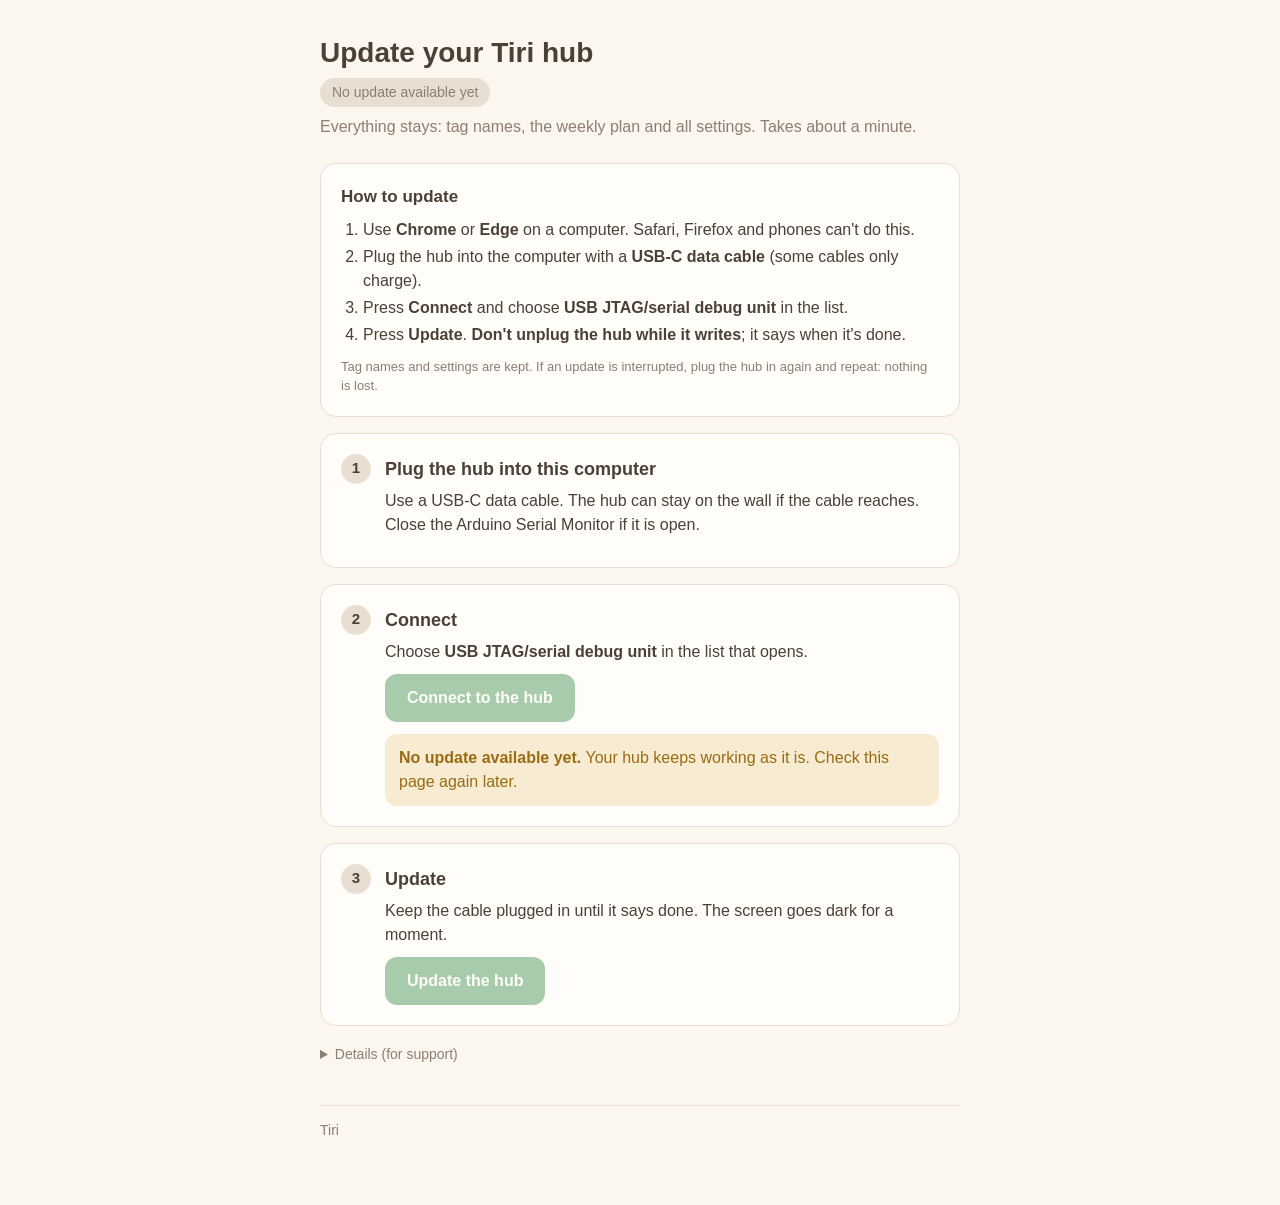
==== index.html @ 8dcd3647 "Update page (no release yet) The hub update page: how-to for parents, version line, "No update avail" ====
<!doctype html>
<html lang="en">
<head>
<meta charset="utf-8">
<meta name="viewport" content="width=device-width, initial-scale=1">
<title>Tiri hub update</title>
<style>
  :root {
    --bg: #fbf6ee; --card: #fffdf9; --ink: #4a4036; --dim: #8a7f73; --line: #e8dfd2;
    --good: #3f8f4f; --goodbg: #e3f1e3; --care: #9a6b12; --carebg: #f7ecd2; --bad: #b4483c; --badbg: #f8e1dc;
    --btn: #3f8f4f; --btnink: #fffdf9;
  }
  @media (prefers-color-scheme: dark) {
    :root:not([data-theme="light"]) {
      --bg: #1f1b17; --card: #29241f; --ink: #efe6da; --dim: #a99c8d; --line: #3a332c;
      --goodbg: #22382a; --carebg: #3d3218; --badbg: #45241f; --btn: #5aa86a; --btnink: #1f1b17;
    }
  }
  * { box-sizing: border-box; }
  body { margin: 0; background: var(--bg); color: var(--ink);
         font: 16px/1.5 -apple-system, BlinkMacSystemFont, "Segoe UI", Roboto, sans-serif; padding: 32px 16px 64px; }
  main { max-width: 640px; margin: 0 auto; }
  h1 { font-size: 28px; margin: 0 0 4px; }
  .lead { color: var(--dim); margin: 0 0 24px; }
  .card { background: var(--card); border: 1px solid var(--line); border-radius: 16px; padding: 20px; margin: 16px 0; }
  .step { display: flex; gap: 14px; align-items: flex-start; }
  .num { flex: 0 0 30px; height: 30px; border-radius: 50%; background: var(--line); display: grid; place-items: center;
         font-weight: 700; font-size: 15px; }
  .step.done .num { background: var(--goodbg); color: var(--good); }
  .step h2 { font-size: 18px; margin: 2px 0 6px; }
  .step p { margin: 0 0 10px; }
  button { font: inherit; font-weight: 600; border: 0; border-radius: 12px; padding: 12px 22px; cursor: pointer;
           background: var(--btn); color: var(--btnink); }
  button:disabled { opacity: .45; cursor: default; }
  .note { border-radius: 12px; padding: 12px 14px; margin: 12px 0 0; }
  .good { background: var(--goodbg); color: var(--good); }
  .care { background: var(--carebg); color: var(--care); }
  .bad  { background: var(--badbg); color: var(--bad); }
  .hidden { display: none; }
  .bar { height: 12px; border-radius: 6px; background: var(--line); overflow: hidden; margin: 10px 0 4px; }
  .bar > div { height: 100%; width: 0; background: var(--btn); transition: width .2s; }
  .small { font-size: 13px; color: var(--dim); }
  table { border-collapse: collapse; margin: 6px 0 10px; }
  td { padding: 2px 14px 2px 0; }
  details { margin-top: 18px; }
  summary { cursor: pointer; color: var(--dim); font-size: 14px; }
  pre { font: 12px/1.4 ui-monospace, Menlo, monospace; background: var(--bg); border: 1px solid var(--line);
        border-radius: 10px; padding: 10px; max-height: 260px; overflow: auto; white-space: pre-wrap; }
  .latest { display: inline-block; font-size: 14px; font-weight: 600; padding: 4px 12px; border-radius: 999px;
            background: var(--line); color: var(--ink); margin: 0 0 8px; }
  .latest.none { color: var(--dim); font-weight: 500; }
  .howto h2 { font-size: 17px; margin: 0 0 8px; }
  .howto ol { margin: 0; padding-left: 22px; }
  .howto li { margin: 3px 0; }
  .howto .small { margin: 10px 0 0; }
  footer { max-width: 640px; margin: 40px auto 0; padding-top: 14px; border-top: 1px solid var(--line);
           color: var(--dim); font-size: 14px; }
</style>
</head>
<body>
<main>
  <h1>Update your Tiri hub</h1>
  <p class="latest none" id="latest">Checking for the latest version…</p>
  <p class="lead">Everything stays: tag names, the weekly plan and all settings. Takes about a minute.</p>

  <section class="card howto" aria-labelledby="howto-h">
    <h2 id="howto-h">How to update</h2>
    <ol>
      <li>Use <b>Chrome</b> or <b>Edge</b> on a computer. Safari, Firefox and phones can't do this.</li>
      <li>Plug the hub into the computer with a <b>USB-C data cable</b> (some cables only charge).</li>
      <li>Press <b>Connect</b> and choose <b>USB JTAG/serial debug unit</b> in the list.</li>
      <li>Press <b>Update</b>. <b>Don't unplug the hub while it writes</b>; it says when it's done.</li>
    </ol>
    <p class="small">Tag names and settings are kept. If an update is interrupted, plug the hub in again and repeat: nothing is lost.</p>
  </section>

  <div id="nobrowser" class="card bad hidden">
    This page needs <b>Chrome</b> or <b>Edge</b> on a computer (Mac, Windows, Linux).
    Safari, Firefox and phones can't talk to USB devices.
  </div>

  <div id="steps">
    <div class="card step" id="s1">
      <div class="num">1</div>
      <div>
        <h2>Plug the hub into this computer</h2>
        <p>Use a USB-C data cable. The hub can stay on the wall if the cable reaches.
           Close the Arduino Serial Monitor if it is open.</p>
      </div>
    </div>

    <div class="card step" id="s2">
      <div class="num">2</div>
      <div style="flex:1">
        <h2>Connect</h2>
        <p>Choose <b>USB JTAG/serial debug unit</b> in the list that opens.</p>
        <button id="connect">Connect to the hub</button>
        <div id="verinfo" class="hidden">
          <table>
            <tr><td>On the hub now</td><td id="vnow">…</td></tr>
            <tr><td>On this page</td><td id="vnew">…</td></tr>
          </table>
        </div>
        <div id="cnote" class="note hidden"></div>
      </div>
    </div>

    <div class="card step" id="s3">
      <div class="num">3</div>
      <div style="flex:1">
        <h2>Update</h2>
        <p>Keep the cable plugged in until it says done. The screen goes dark for a moment.</p>
        <button id="update" disabled>Update the hub</button>
        <div id="prog" class="hidden">
          <div class="bar"><div id="barfill"></div></div>
          <div class="small" id="progtext">Starting…</div>
        </div>
        <div id="unote" class="note hidden"></div>
      </div>
    </div>
  </div>

  <details>
    <summary>Details (for support)</summary>
    <pre id="log"></pre>
  </details>
</main>
<footer>Tiri</footer>

<script type="module">
import { ESPLoader, Transport } from "./vendor/esptool-js-0.6.1/bundle.js";
import { readLatest, loadRelease, readHubVersion, flashHub } from "./flash.js";

const $ = (id) => document.getElementById(id);
const logEl = $("log");
const log = (t) => { logEl.textContent += t.replace(/\r/g, "") + (t.endsWith("\n") ? "" : "\n"); logEl.scrollTop = 1e9; };
const note = (el, cls, html) => { el.className = "note " + cls; el.innerHTML = html; };
const ESPRESSIF_VID = 0x303a;

let release = null, port = null;

if (!("serial" in navigator)) {
  $("nobrowser").classList.remove("hidden");
  $("steps").classList.add("hidden");
}

// The version line, then the release itself. No latest.json = nothing
// published yet: say so plainly, nothing to connect to.
const noUpdate = (cls, html) => {
  note($("cnote"), cls, html);
  $("cnote").classList.remove("hidden");
  $("connect").disabled = true;
};
let latest = null;
try { latest = await readLatest("./firmware/"); } catch (e) { log("latest.json: " + e.message); }
if (latest) {
  $("latest").textContent = "Latest: " + latest.version;
  $("latest").classList.remove("none");
  try {
    release = await loadRelease("./firmware/");
    $("vnew").textContent = "v" + release.version + (release.built ? "  (" + release.built + ")" : "");
    log("Release " + release.version + ": " + release.files.map((f) => f.path + "@0x" + f.address.toString(16)).join(", "));
  } catch (e) {
    log("Release: " + e.message);
    noUpdate("bad", "The update files on this page can't be used right now (" + e.message + "). Please try again later.");
  }
} else {
  $("latest").textContent = "No update available yet";
  log("No release published (no firmware/latest.json).");
  noUpdate("care", "<b>No update available yet.</b> Your hub keeps working as it is. Check this page again later.");
}

async function findPortAgain(ms) {
  const end = Date.now() + ms;
  while (Date.now() < end) {
    const ports = (await navigator.serial.getPorts()).filter((p) => p.getInfo().usbVendorId === ESPRESSIF_VID);
    if (ports.length) return ports[0];
    await new Promise((r) => setTimeout(r, 400));
  }
  return null;
}

function showVersion(v) {
  $("verinfo").classList.remove("hidden");
  if (!v) $("vnow").textContent = "no answer (it may be stuck: updating usually fixes that)";
  else if (v.old) $("vnow").textContent = "older than v0.18";
  else $("vnow").textContent = "v" + v.version + (v.built ? "  (" + v.built + ")" : "");
}

$("connect").onclick = async () => {
  try {
    port = await navigator.serial.requestPort({ filters: [{ usbVendorId: ESPRESSIF_VID }] });
  } catch (e) { return; }                                  // the user closed the list
  $("connect").disabled = true;
  $("connect").textContent = "Reading the hub…";
  let v = null;
  try { v = await readHubVersion(port); } catch (e) { log("version: " + e.message); }
  log("Hub says: " + JSON.stringify(v));
  showVersion(v);
  $("connect").textContent = "Connected";
  $("s2").classList.add("done");
  $("cnote").classList.remove("hidden");
  if (v && v.version === release.version) note($("cnote"), "good", "The hub already has this version. You can update anyway.");
  else note($("cnote"), "care", "Ready to update.");
  $("update").disabled = false;
};

$("update").onclick = async () => {
  $("update").disabled = true;
  $("prog").classList.remove("hidden");
  $("unote").classList.add("hidden");
  const set = (f) => { $("barfill").style.width = Math.round(f * 100) + "%"; $("progtext").textContent = "Writing… " + Math.round(f * 100) + " %"; };
  try {
    await flashHub(port, release, { ESPLoader, Transport }, { log, progress: set });
    $("progtext").textContent = "Restarting the hub…";
    await new Promise((r) => setTimeout(r, 2500));
    const again = (await findPortAgain(10000)) || port;
    let v = null;
    try { v = await readHubVersion(again, { timeoutMs: 12000 }); } catch (e) { log("version after: " + e.message); }
    log("Hub says after the update: " + JSON.stringify(v));
    showVersion(v);
    $("progtext").textContent = "Done";
    $("s3").classList.add("done");
    if (v && v.version === release.version) note($("unote"), "good", "<b>Done.</b> The hub runs v" + v.version + ". You can unplug it.");
    else note($("unote"), "care", "<b>Written.</b> The hub didn't confirm its version yet. If its screen is back, all is well; otherwise unplug it, plug it in again and repeat.");
  } catch (e) {
    log("ERROR: " + (e && e.message ? e.message : e));
    note($("unote"), "bad", "<b>The update didn't finish.</b> Nothing is lost: unplug the hub, plug it in again and repeat from step 2. (" +
         (e && e.message ? e.message : e) + ")");
    $("update").disabled = false;
  }
  $("unote").classList.remove("hidden");
};
</script>
</body>
</html>
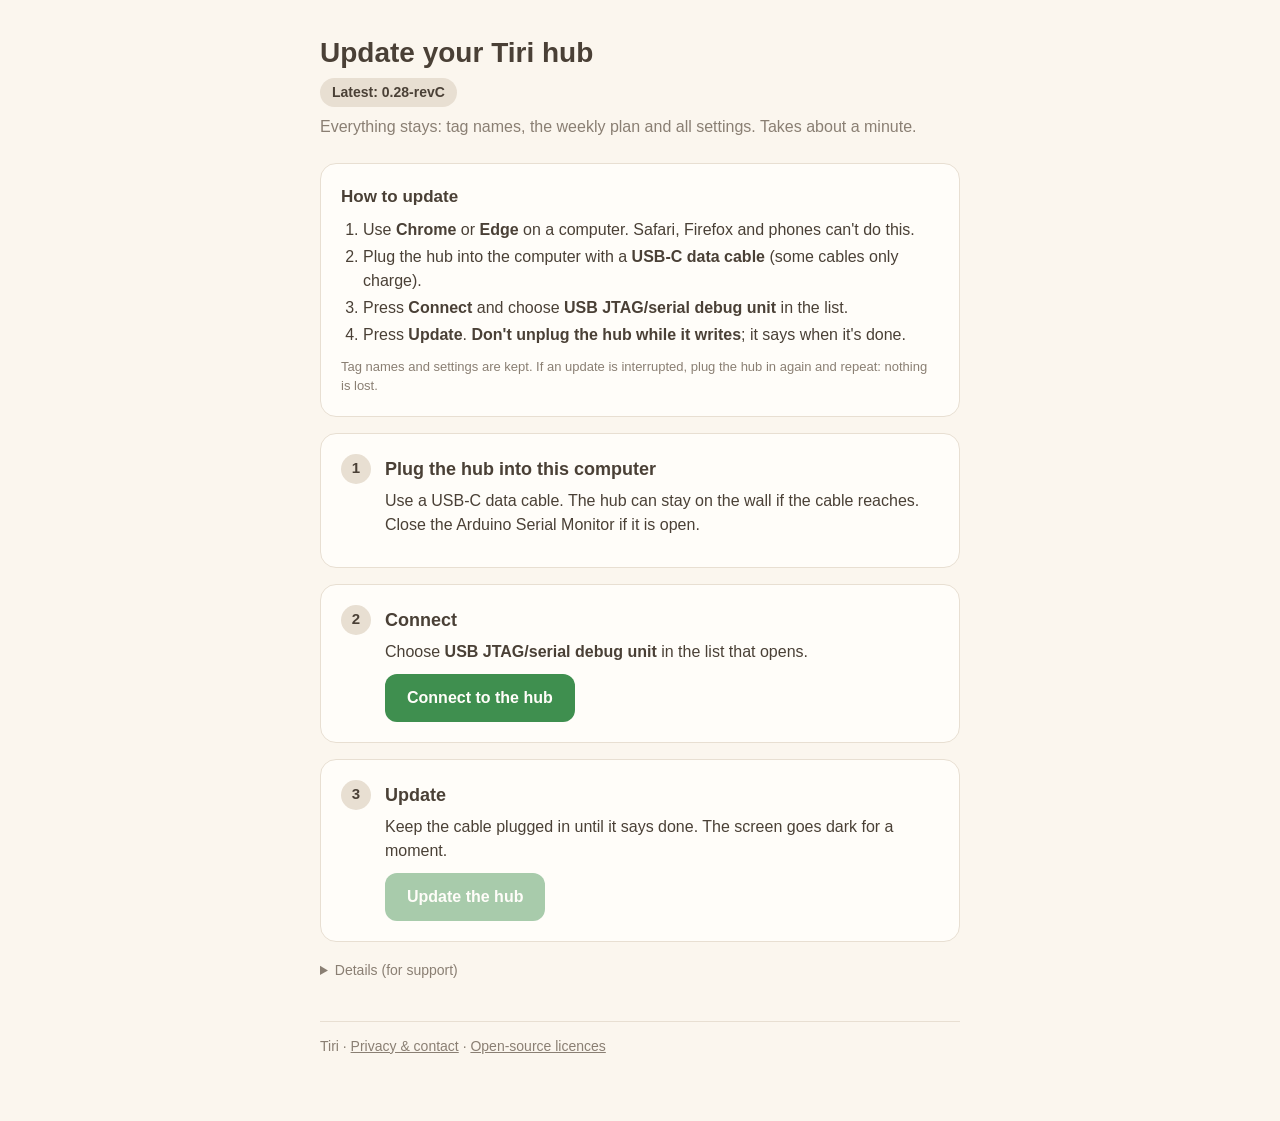
==== commit fe4863a0: "Licences, LGPL relink kit, privacy page, strict CSP, noindex - licenses.html: open-source notices fo" ====
--- a/index.html
+++ b/index.html
@@ -3,59 +3,11 @@
 <head>
 <meta charset="utf-8">
 <meta name="viewport" content="width=device-width, initial-scale=1">
+<meta http-equiv="Content-Security-Policy" content="default-src 'none'; script-src 'self'; style-src 'self'; connect-src 'self'; img-src 'self'; base-uri 'none'; form-action 'none'">
+<meta name="referrer" content="no-referrer">
+<meta name="robots" content="noindex, nofollow">
 <title>Tiri hub update</title>
-<style>
-  :root {
-    --bg: #fbf6ee; --card: #fffdf9; --ink: #4a4036; --dim: #8a7f73; --line: #e8dfd2;
-    --good: #3f8f4f; --goodbg: #e3f1e3; --care: #9a6b12; --carebg: #f7ecd2; --bad: #b4483c; --badbg: #f8e1dc;
-    --btn: #3f8f4f; --btnink: #fffdf9;
-  }
-  @media (prefers-color-scheme: dark) {
-    :root:not([data-theme="light"]) {
-      --bg: #1f1b17; --card: #29241f; --ink: #efe6da; --dim: #a99c8d; --line: #3a332c;
-      --goodbg: #22382a; --carebg: #3d3218; --badbg: #45241f; --btn: #5aa86a; --btnink: #1f1b17;
-    }
-  }
-  * { box-sizing: border-box; }
-  body { margin: 0; background: var(--bg); color: var(--ink);
-         font: 16px/1.5 -apple-system, BlinkMacSystemFont, "Segoe UI", Roboto, sans-serif; padding: 32px 16px 64px; }
-  main { max-width: 640px; margin: 0 auto; }
-  h1 { font-size: 28px; margin: 0 0 4px; }
-  .lead { color: var(--dim); margin: 0 0 24px; }
-  .card { background: var(--card); border: 1px solid var(--line); border-radius: 16px; padding: 20px; margin: 16px 0; }
-  .step { display: flex; gap: 14px; align-items: flex-start; }
-  .num { flex: 0 0 30px; height: 30px; border-radius: 50%; background: var(--line); display: grid; place-items: center;
-         font-weight: 700; font-size: 15px; }
-  .step.done .num { background: var(--goodbg); color: var(--good); }
-  .step h2 { font-size: 18px; margin: 2px 0 6px; }
-  .step p { margin: 0 0 10px; }
-  button { font: inherit; font-weight: 600; border: 0; border-radius: 12px; padding: 12px 22px; cursor: pointer;
-           background: var(--btn); color: var(--btnink); }
-  button:disabled { opacity: .45; cursor: default; }
-  .note { border-radius: 12px; padding: 12px 14px; margin: 12px 0 0; }
-  .good { background: var(--goodbg); color: var(--good); }
-  .care { background: var(--carebg); color: var(--care); }
-  .bad  { background: var(--badbg); color: var(--bad); }
-  .hidden { display: none; }
-  .bar { height: 12px; border-radius: 6px; background: var(--line); overflow: hidden; margin: 10px 0 4px; }
-  .bar > div { height: 100%; width: 0; background: var(--btn); transition: width .2s; }
-  .small { font-size: 13px; color: var(--dim); }
-  table { border-collapse: collapse; margin: 6px 0 10px; }
-  td { padding: 2px 14px 2px 0; }
-  details { margin-top: 18px; }
-  summary { cursor: pointer; color: var(--dim); font-size: 14px; }
-  pre { font: 12px/1.4 ui-monospace, Menlo, monospace; background: var(--bg); border: 1px solid var(--line);
-        border-radius: 10px; padding: 10px; max-height: 260px; overflow: auto; white-space: pre-wrap; }
-  .latest { display: inline-block; font-size: 14px; font-weight: 600; padding: 4px 12px; border-radius: 999px;
-            background: var(--line); color: var(--ink); margin: 0 0 8px; }
-  .latest.none { color: var(--dim); font-weight: 500; }
-  .howto h2 { font-size: 17px; margin: 0 0 8px; }
-  .howto ol { margin: 0; padding-left: 22px; }
-  .howto li { margin: 3px 0; }
-  .howto .small { margin: 10px 0 0; }
-  footer { max-width: 640px; margin: 40px auto 0; padding-top: 14px; border-top: 1px solid var(--line);
-           color: var(--dim); font-size: 14px; }
-</style>
+<link rel="stylesheet" href="page.css">
 </head>
 <body>
 <main>
@@ -91,7 +43,7 @@
 
     <div class="card step" id="s2">
       <div class="num">2</div>
-      <div style="flex:1">
+      <div class="grow">
         <h2>Connect</h2>
         <p>Choose <b>USB JTAG/serial debug unit</b> in the list that opens.</p>
         <button id="connect">Connect to the hub</button>
@@ -107,7 +59,7 @@
 
     <div class="card step" id="s3">
       <div class="num">3</div>
-      <div style="flex:1">
+      <div class="grow">
         <h2>Update</h2>
         <p>Keep the cable plugged in until it says done. The screen goes dark for a moment.</p>
         <button id="update" disabled>Update the hub</button>
@@ -125,112 +77,8 @@
     <pre id="log"></pre>
   </details>
 </main>
-<footer>Tiri</footer>
+<footer>Tiri · <a href="legal.html">Privacy &amp; contact</a> · <a href="licenses.html">Open-source licences</a></footer>
 
-<script type="module">
-import { ESPLoader, Transport } from "./vendor/esptool-js-0.6.1/bundle.js";
-import { readLatest, loadRelease, readHubVersion, flashHub } from "./flash.js";
-
-const $ = (id) => document.getElementById(id);
-const logEl = $("log");
-const log = (t) => { logEl.textContent += t.replace(/\r/g, "") + (t.endsWith("\n") ? "" : "\n"); logEl.scrollTop = 1e9; };
-const note = (el, cls, html) => { el.className = "note " + cls; el.innerHTML = html; };
-const ESPRESSIF_VID = 0x303a;
-
-let release = null, port = null;
-
-if (!("serial" in navigator)) {
-  $("nobrowser").classList.remove("hidden");
-  $("steps").classList.add("hidden");
-}
-
-// The version line, then the release itself. No latest.json = nothing
-// published yet: say so plainly, nothing to connect to.
-const noUpdate = (cls, html) => {
-  note($("cnote"), cls, html);
-  $("cnote").classList.remove("hidden");
-  $("connect").disabled = true;
-};
-let latest = null;
-try { latest = await readLatest("./firmware/"); } catch (e) { log("latest.json: " + e.message); }
-if (latest) {
-  $("latest").textContent = "Latest: " + latest.version;
-  $("latest").classList.remove("none");
-  try {
-    release = await loadRelease("./firmware/");
-    $("vnew").textContent = "v" + release.version + (release.built ? "  (" + release.built + ")" : "");
-    log("Release " + release.version + ": " + release.files.map((f) => f.path + "@0x" + f.address.toString(16)).join(", "));
-  } catch (e) {
-    log("Release: " + e.message);
-    noUpdate("bad", "The update files on this page can't be used right now (" + e.message + "). Please try again later.");
-  }
-} else {
-  $("latest").textContent = "No update available yet";
-  log("No release published (no firmware/latest.json).");
-  noUpdate("care", "<b>No update available yet.</b> Your hub keeps working as it is. Check this page again later.");
-}
-
-async function findPortAgain(ms) {
-  const end = Date.now() + ms;
-  while (Date.now() < end) {
-    const ports = (await navigator.serial.getPorts()).filter((p) => p.getInfo().usbVendorId === ESPRESSIF_VID);
-    if (ports.length) return ports[0];
-    await new Promise((r) => setTimeout(r, 400));
-  }
-  return null;
-}
-
-function showVersion(v) {
-  $("verinfo").classList.remove("hidden");
-  if (!v) $("vnow").textContent = "no answer (it may be stuck: updating usually fixes that)";
-  else if (v.old) $("vnow").textContent = "older than v0.18";
-  else $("vnow").textContent = "v" + v.version + (v.built ? "  (" + v.built + ")" : "");
-}
-
-$("connect").onclick = async () => {
-  try {
-    port = await navigator.serial.requestPort({ filters: [{ usbVendorId: ESPRESSIF_VID }] });
-  } catch (e) { return; }                                  // the user closed the list
-  $("connect").disabled = true;
-  $("connect").textContent = "Reading the hub…";
-  let v = null;
-  try { v = await readHubVersion(port); } catch (e) { log("version: " + e.message); }
-  log("Hub says: " + JSON.stringify(v));
-  showVersion(v);
-  $("connect").textContent = "Connected";
-  $("s2").classList.add("done");
-  $("cnote").classList.remove("hidden");
-  if (v && v.version === release.version) note($("cnote"), "good", "The hub already has this version. You can update anyway.");
-  else note($("cnote"), "care", "Ready to update.");
-  $("update").disabled = false;
-};
-
-$("update").onclick = async () => {
-  $("update").disabled = true;
-  $("prog").classList.remove("hidden");
-  $("unote").classList.add("hidden");
-  const set = (f) => { $("barfill").style.width = Math.round(f * 100) + "%"; $("progtext").textContent = "Writing… " + Math.round(f * 100) + " %"; };
-  try {
-    await flashHub(port, release, { ESPLoader, Transport }, { log, progress: set });
-    $("progtext").textContent = "Restarting the hub…";
-    await new Promise((r) => setTimeout(r, 2500));
-    const again = (await findPortAgain(10000)) || port;
-    let v = null;
-    try { v = await readHubVersion(again, { timeoutMs: 12000 }); } catch (e) { log("version after: " + e.message); }
-    log("Hub says after the update: " + JSON.stringify(v));
-    showVersion(v);
-    $("progtext").textContent = "Done";
-    $("s3").classList.add("done");
-    if (v && v.version === release.version) note($("unote"), "good", "<b>Done.</b> The hub runs v" + v.version + ". You can unplug it.");
-    else note($("unote"), "care", "<b>Written.</b> The hub didn't confirm its version yet. If its screen is back, all is well; otherwise unplug it, plug it in again and repeat.");
-  } catch (e) {
-    log("ERROR: " + (e && e.message ? e.message : e));
-    note($("unote"), "bad", "<b>The update didn't finish.</b> Nothing is lost: unplug the hub, plug it in again and repeat from step 2. (" +
-         (e && e.message ? e.message : e) + ")");
-    $("update").disabled = false;
-  }
-  $("unote").classList.remove("hidden");
-};
-</script>
+<script type="module" src="page.js"></script>
 </body>
 </html>
--- a/page.css
+++ b/page.css
@@ -0,0 +1,61 @@
+/* page.css — the update pages' styles (index.html, legal.html, licenses.html) */
+  :root {
+    --bg: #fbf6ee; --card: #fffdf9; --ink: #4a4036; --dim: #8a7f73; --line: #e8dfd2;
+    --good: #3f8f4f; --goodbg: #e3f1e3; --care: #9a6b12; --carebg: #f7ecd2; --bad: #b4483c; --badbg: #f8e1dc;
+    --btn: #3f8f4f; --btnink: #fffdf9;
+  }
+  @media (prefers-color-scheme: dark) {
+    :root:not([data-theme="light"]) {
+      --bg: #1f1b17; --card: #29241f; --ink: #efe6da; --dim: #a99c8d; --line: #3a332c;
+      --goodbg: #22382a; --carebg: #3d3218; --badbg: #45241f; --btn: #5aa86a; --btnink: #1f1b17;
+    }
+  }
+  * { box-sizing: border-box; }
+  body { margin: 0; background: var(--bg); color: var(--ink);
+         font: 16px/1.5 -apple-system, BlinkMacSystemFont, "Segoe UI", Roboto, sans-serif; padding: 32px 16px 64px; }
+  main { max-width: 640px; margin: 0 auto; }
+  h1 { font-size: 28px; margin: 0 0 4px; }
+  .lead { color: var(--dim); margin: 0 0 24px; }
+  .card { background: var(--card); border: 1px solid var(--line); border-radius: 16px; padding: 20px; margin: 16px 0; }
+  .step { display: flex; gap: 14px; align-items: flex-start; }
+  .num { flex: 0 0 30px; height: 30px; border-radius: 50%; background: var(--line); display: grid; place-items: center;
+         font-weight: 700; font-size: 15px; }
+  .step.done .num { background: var(--goodbg); color: var(--good); }
+  .step h2 { font-size: 18px; margin: 2px 0 6px; }
+  .step p { margin: 0 0 10px; }
+  button { font: inherit; font-weight: 600; border: 0; border-radius: 12px; padding: 12px 22px; cursor: pointer;
+           background: var(--btn); color: var(--btnink); }
+  button:disabled { opacity: .45; cursor: default; }
+  .note { border-radius: 12px; padding: 12px 14px; margin: 12px 0 0; }
+  .good { background: var(--goodbg); color: var(--good); }
+  .care { background: var(--carebg); color: var(--care); }
+  .bad  { background: var(--badbg); color: var(--bad); }
+  .hidden { display: none; }
+  .bar { height: 12px; border-radius: 6px; background: var(--line); overflow: hidden; margin: 10px 0 4px; }
+  .bar > div { height: 100%; width: 0; background: var(--btn); transition: width .2s; }
+  .small { font-size: 13px; color: var(--dim); }
+  table { border-collapse: collapse; margin: 6px 0 10px; }
+  td { padding: 2px 14px 2px 0; }
+  details { margin-top: 18px; }
+  summary { cursor: pointer; color: var(--dim); font-size: 14px; }
+  pre { font: 12px/1.4 ui-monospace, Menlo, monospace; background: var(--bg); border: 1px solid var(--line);
+        border-radius: 10px; padding: 10px; max-height: 260px; overflow: auto; white-space: pre-wrap; }
+  .latest { display: inline-block; font-size: 14px; font-weight: 600; padding: 4px 12px; border-radius: 999px;
+            background: var(--line); color: var(--ink); margin: 0 0 8px; }
+  .latest.none { color: var(--dim); font-weight: 500; }
+  .howto h2 { font-size: 17px; margin: 0 0 8px; }
+  .howto ol { margin: 0; padding-left: 22px; }
+  .howto li { margin: 3px 0; }
+  .howto .small { margin: 10px 0 0; }
+  footer { max-width: 640px; margin: 40px auto 0; padding-top: 14px; border-top: 1px solid var(--line);
+           color: var(--dim); font-size: 14px; }
+  .grow { flex: 1; }
+  a { color: var(--good); }
+  footer a { color: var(--dim); }
+  .doc h2 { font-size: 20px; margin: 28px 0 8px; }
+  .doc h3 { font-size: 16px; margin: 18px 0 4px; }
+  .doc p, .doc li { margin: 6px 0; }
+  .doc table { width: 100%; border-collapse: collapse; font-size: 14px; }
+  .doc th, .doc td { text-align: left; vertical-align: top; padding: 6px 10px 6px 0; border-bottom: 1px solid var(--line); }
+  .doc details pre { max-height: 360px; }
+  .doc code { font: 13px ui-monospace, Menlo, monospace; }
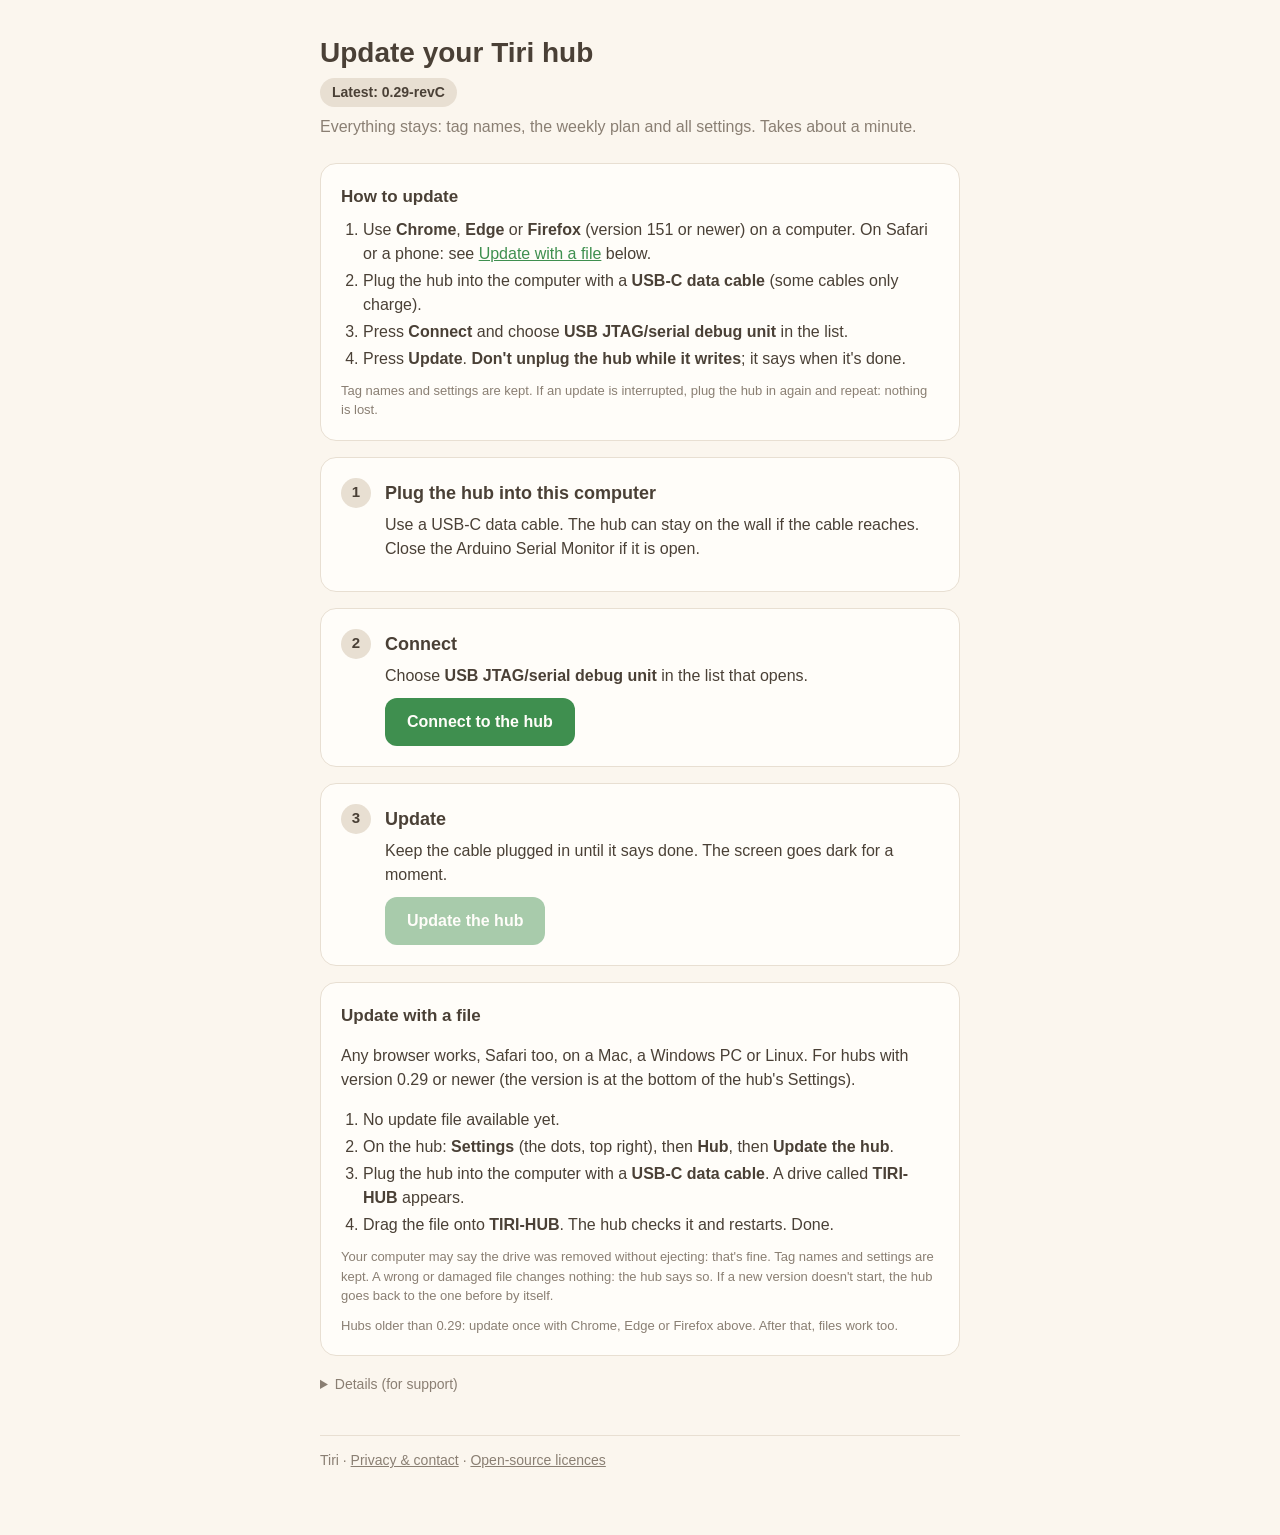
==== commit a5531ab6: "Release 0.29-revC; Update with a file; Firefox 151+ Door hub firmware 0.29-revC (built Nov 17 2026 0" ====
--- a/index.html
+++ b/index.html
@@ -18,7 +18,8 @@
   <section class="card howto" aria-labelledby="howto-h">
     <h2 id="howto-h">How to update</h2>
     <ol>
-      <li>Use <b>Chrome</b> or <b>Edge</b> on a computer. Safari, Firefox and phones can't do this.</li>
+      <li>Use <b>Chrome</b>, <b>Edge</b> or <b>Firefox</b> (version 151 or newer) on a computer.
+          On Safari or a phone: see <a href="#file-h">Update with a file</a> below.</li>
       <li>Plug the hub into the computer with a <b>USB-C data cable</b> (some cables only charge).</li>
       <li>Press <b>Connect</b> and choose <b>USB JTAG/serial debug unit</b> in the list.</li>
       <li>Press <b>Update</b>. <b>Don't unplug the hub while it writes</b>; it says when it's done.</li>
@@ -26,9 +27,10 @@
     <p class="small">Tag names and settings are kept. If an update is interrupted, plug the hub in again and repeat: nothing is lost.</p>
   </section>
 
-  <div id="nobrowser" class="card bad hidden">
-    This page needs <b>Chrome</b> or <b>Edge</b> on a computer (Mac, Windows, Linux).
-    Safari, Firefox and phones can't talk to USB devices.
+  <div id="nobrowser" class="card bad hidden"></div>
+  <div id="ffnote" class="card note care hidden">
+    <b>Firefox:</b> the first time, Firefox asks whether this site may use serial ports
+    (it adds a small site permission). Allow it, then choose the hub in the list.
   </div>
 
   <div id="steps">
@@ -51,6 +53,7 @@
           <table>
             <tr><td>On the hub now</td><td id="vnow">…</td></tr>
             <tr><td>On this page</td><td id="vnew">…</td></tr>
+            <tr id="clockinfo" class="hidden"><td>Hub clock set to</td><td id="vclock">…</td></tr>
           </table>
         </div>
         <div id="cnote" class="note hidden"></div>
@@ -72,6 +75,22 @@
     </div>
   </div>
 
+  <section class="card howto" id="file" aria-labelledby="file-h">
+    <h2 id="file-h">Update with a file</h2>
+    <p>Any browser works, Safari too, on a Mac, a Windows PC or Linux. For hubs with version 0.29 or newer
+       (the version is at the bottom of the hub's Settings).</p>
+    <ol>
+      <li><a id="fileget" class="hidden" href="#">Download the update file</a><span id="filenone">No update file available yet.</span></li>
+      <li>On the hub: <b>Settings</b> (the dots, top right), then <b>Hub</b>, then <b>Update the hub</b>.</li>
+      <li>Plug the hub into the computer with a <b>USB-C data cable</b>. A drive called <b>TIRI-HUB</b> appears.</li>
+      <li>Drag the file onto <b>TIRI-HUB</b>. The hub checks it and restarts. Done.</li>
+    </ol>
+    <p class="small">Your computer may say the drive was removed without ejecting: that's fine. Tag names and settings
+       are kept. A wrong or damaged file changes nothing: the hub says so. If a new version doesn't start, the hub
+       goes back to the one before by itself.</p>
+    <p class="small">Hubs older than 0.29: update once with Chrome, Edge or Firefox above. After that, files work too.</p>
+  </section>
+
   <details>
     <summary>Details (for support)</summary>
     <pre id="log"></pre>
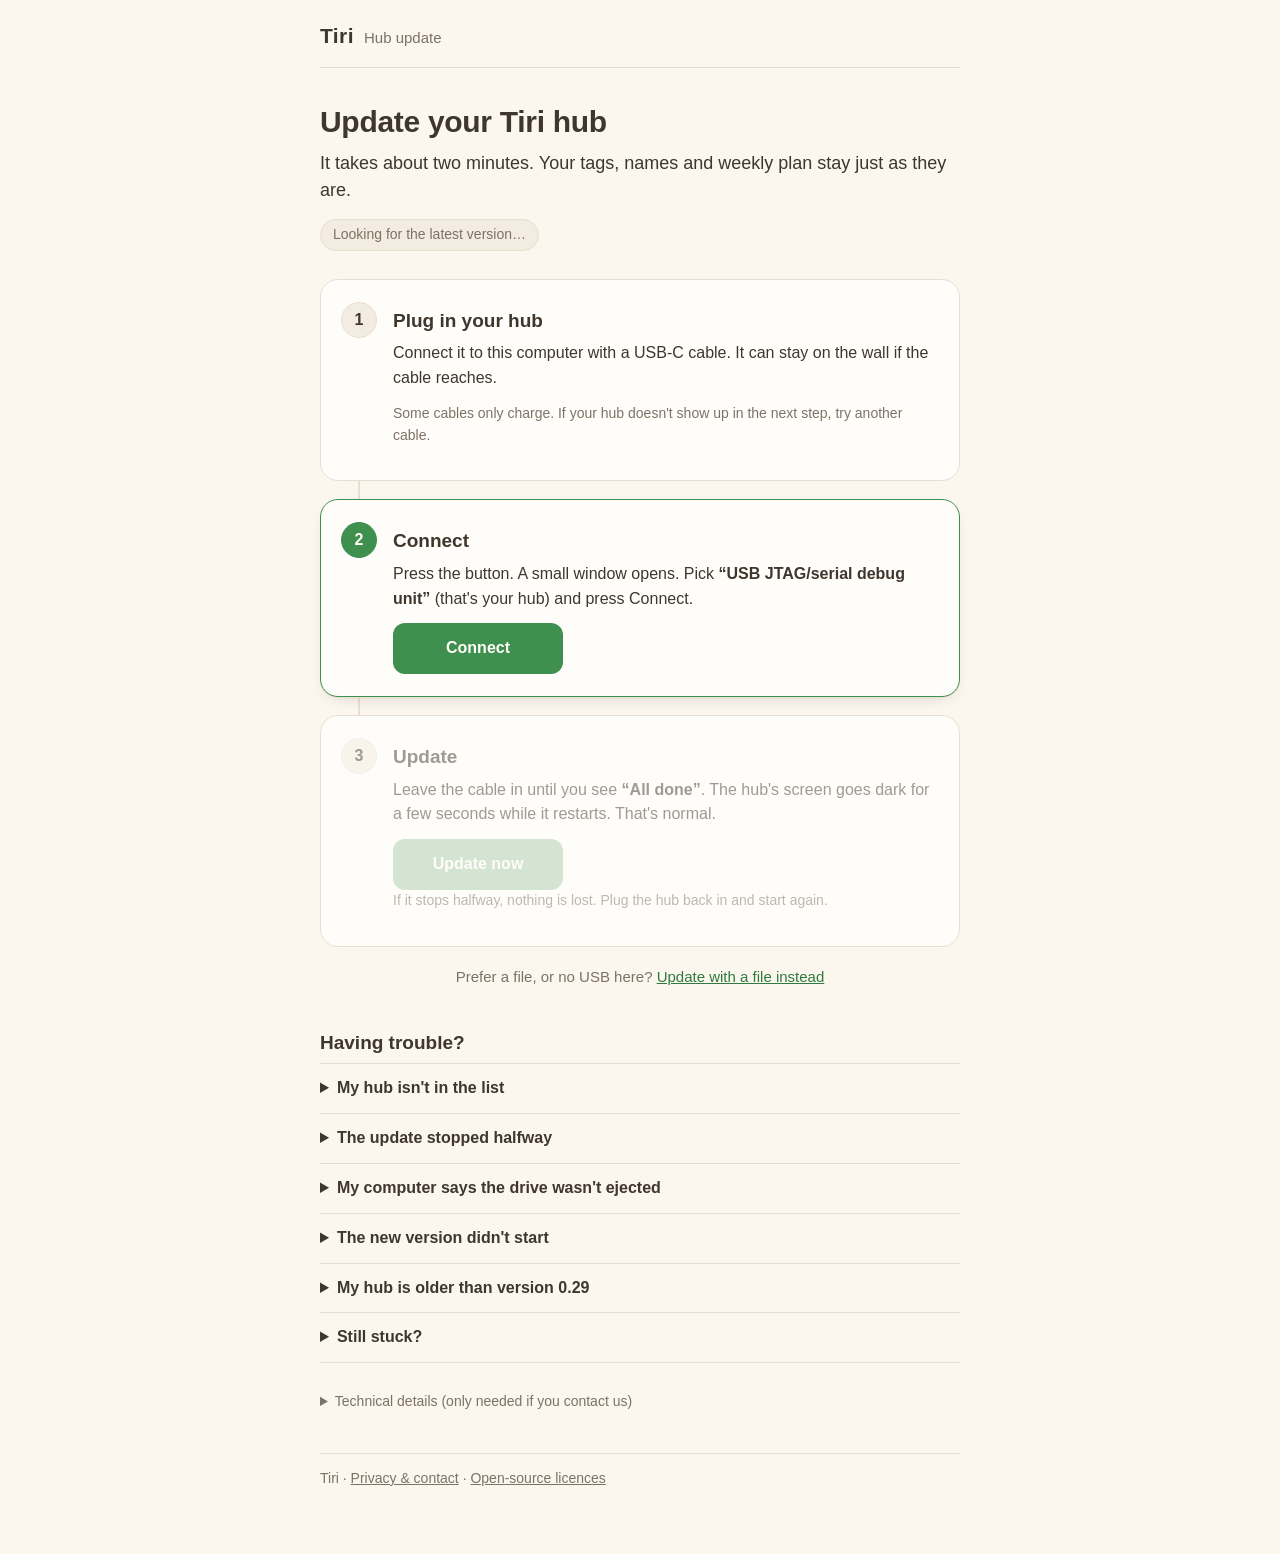
==== commit 0bf33d4c: "Update page: plainer wording and a calmer layout One way at a time, picked from the browser (the pag" ====
--- a/index.html
+++ b/index.html
@@ -10,89 +10,128 @@
 <link rel="stylesheet" href="page.css">
 </head>
 <body>
+<header class="top"><span class="brand">Tiri</span><span class="brand-sub">Hub update</span></header>
 <main>
   <h1>Update your Tiri hub</h1>
-  <p class="latest none" id="latest">Checking for the latest version…</p>
-  <p class="lead">Everything stays: tag names, the weekly plan and all settings. Takes about a minute.</p>
+  <p class="lead">It takes about two minutes. Your tags, names and weekly plan stay just as they are.</p>
+  <p class="meta"><span class="chip none" id="latest">Looking for the latest version…</span></p>
 
-  <section class="card howto" aria-labelledby="howto-h">
-    <h2 id="howto-h">How to update</h2>
-    <ol>
-      <li>Use <b>Chrome</b>, <b>Edge</b> or <b>Firefox</b> (version 151 or newer) on a computer.
-          On Safari or a phone: see <a href="#file-h">Update with a file</a> below.</li>
-      <li>Plug the hub into the computer with a <b>USB-C data cable</b> (some cables only charge).</li>
-      <li>Press <b>Connect</b> and choose <b>USB JTAG/serial debug unit</b> in the list.</li>
-      <li>Press <b>Update</b>. <b>Don't unplug the hub while it writes</b>; it says when it's done.</li>
+  <details class="whatsnew hidden" id="whatsnew" data-for="0.30-revC">
+    <summary>What's new in this version</summary>
+    <ul>
+      <li>Updating all your tags at once is easier. Shake them near the hub and it starts by itself,
+          showing how far along each tag is.</li>
+      <li>A tag with a low battery waits for a fresh one before it's updated, so a tired battery
+          can't leave it stuck.</li>
+      <li>Packing at the door opens the list on its own, and the hub shows when the bag is being moved.</li>
+    </ul>
+  </details>
+
+  <!-- This browser can talk to the hub over USB (Chrome, Edge, Firefox 151+ on a computer) -->
+  <section id="route-web" aria-label="Update from this page">
+    <ol class="steps">
+      <li class="step" id="s1">
+        <div class="num" aria-hidden="true">1</div>
+        <div class="body">
+          <h2>Plug in your hub</h2>
+          <p>Connect it to this computer with a USB-C cable. It can stay on the wall if the cable reaches.</p>
+          <p class="hint">Some cables only charge. If your hub doesn't show up in the next step, try another cable.</p>
+        </div>
+      </li>
+
+      <li class="step now" id="s2">
+        <div class="num" aria-hidden="true">2</div>
+        <div class="body">
+          <h2>Connect</h2>
+          <p>Press the button. A small window opens. Pick <q>USB JTAG/serial debug unit</q> (that's your hub)
+             and press Connect.</p>
+          <p class="hint hidden" id="ffhint">Firefox asks once whether this page may use USB devices. Allow it.</p>
+          <button id="connect">Connect</button>
+          <div id="cnote" class="note hidden" role="status"></div>
+        </div>
+      </li>
+
+      <li class="step todo" id="s3">
+        <div class="num" aria-hidden="true">3</div>
+        <div class="body">
+          <h2>Update</h2>
+          <p>Leave the cable in until you see <q>All done</q>. The hub's screen goes dark for a few seconds
+             while it restarts. That's normal.</p>
+          <button id="update" disabled>Update now</button>
+          <div id="prog" class="hidden">
+            <div class="bar"><div id="barfill"></div></div>
+            <div class="progtext" id="progtext" role="status">Getting ready…</div>
+          </div>
+          <p class="calm" id="calm">If it stops halfway, nothing is lost. Plug the hub back in and start again.</p>
+          <div id="unote" class="note hidden" role="status"></div>
+        </div>
+      </li>
     </ol>
-    <p class="small">Tag names and settings are kept. If an update is interrupted, plug the hub in again and repeat: nothing is lost.</p>
-  </section>
 
-  <div id="nobrowser" class="card bad hidden"></div>
-  <div id="ffnote" class="card note care hidden">
-    <b>Firefox:</b> the first time, Firefox asks whether this site may use serial ports
-    (it adds a small site permission). Allow it, then choose the hub in the list.
-  </div>
-
-  <div id="steps">
-    <div class="card step" id="s1">
-      <div class="num">1</div>
+    <div class="finish hidden" id="finish" role="status">
+      <div class="tick" aria-hidden="true">✓</div>
       <div>
-        <h2>Plug the hub into this computer</h2>
-        <p>Use a USB-C data cable. The hub can stay on the wall if the cable reaches.
-           Close the Arduino Serial Monitor if it is open.</p>
+        <h2>All done</h2>
+        <p id="finishtext">Your hub is up to date. You can unplug it.</p>
       </div>
     </div>
 
-    <div class="card step" id="s2">
-      <div class="num">2</div>
-      <div class="grow">
-        <h2>Connect</h2>
-        <p>Choose <b>USB JTAG/serial debug unit</b> in the list that opens.</p>
-        <button id="connect">Connect to the hub</button>
-        <div id="verinfo" class="hidden">
-          <table>
-            <tr><td>On the hub now</td><td id="vnow">…</td></tr>
-            <tr><td>On this page</td><td id="vnew">…</td></tr>
-            <tr id="clockinfo" class="hidden"><td>Hub clock set to</td><td id="vclock">…</td></tr>
-          </table>
-        </div>
-        <div id="cnote" class="note hidden"></div>
-      </div>
-    </div>
-
-    <div class="card step" id="s3">
-      <div class="num">3</div>
-      <div class="grow">
-        <h2>Update</h2>
-        <p>Keep the cable plugged in until it says done. The screen goes dark for a moment.</p>
-        <button id="update" disabled>Update the hub</button>
-        <div id="prog" class="hidden">
-          <div class="bar"><div id="barfill"></div></div>
-          <div class="small" id="progtext">Starting…</div>
-        </div>
-        <div id="unote" class="note hidden"></div>
-      </div>
-    </div>
-  </div>
-
-  <section class="card howto" id="file" aria-labelledby="file-h">
-    <h2 id="file-h">Update with a file</h2>
-    <p>Any browser works, Safari too, on a Mac, a Windows PC or Linux. For hubs with version 0.29 or newer
-       (the version is at the bottom of the hub's Settings).</p>
-    <ol>
-      <li><a id="fileget" class="hidden" href="#">Download the update file</a><span id="filenone">No update file available yet.</span></li>
-      <li>On the hub: <b>Settings</b> (the dots, top right), then <b>Hub</b>, then <b>Update the hub</b>.</li>
-      <li>Plug the hub into the computer with a <b>USB-C data cable</b>. A drive called <b>TIRI-HUB</b> appears.</li>
-      <li>Drag the file onto <b>TIRI-HUB</b>. The hub checks it and restarts. Done.</li>
-    </ol>
-    <p class="small">Your computer may say the drive was removed without ejecting: that's fine. Tag names and settings
-       are kept. A wrong or damaged file changes nothing: the hub says so. If a new version doesn't start, the hub
-       goes back to the one before by itself.</p>
-    <p class="small">Hubs older than 0.29: update once with Chrome, Edge or Firefox above. After that, files work too.</p>
+    <p class="alt" id="altlink">Prefer a file, or no USB here? <a href="#file-h" class="showfile">Update with a file instead</a></p>
   </section>
 
-  <details>
-    <summary>Details (for support)</summary>
+  <!-- This browser can't (Safari, a phone, Firefox without USB access) -->
+  <div id="nobrowser" class="callout hidden" role="status"></div>
+
+  <section class="card route-file" id="route-file" aria-labelledby="file-h">
+    <h2 id="file-h">Update with a file</h2>
+    <p class="sub">Works in any browser, Safari too.</p>
+    <ol class="plain">
+      <li><a id="fileget" class="button-link hidden" href="#">Download the update file</a><span id="filenone">There's no update file right now.</span></li>
+      <li>On the hub, open <b>Settings</b> (the dots, top right), then <b>Hub</b>, then <b>Update the hub</b>.</li>
+      <li>Plug the hub into your computer with a USB-C cable. A drive called <b>TIRI-HUB</b> appears.</li>
+      <li>Drag the file onto <b>TIRI-HUB</b>. The hub checks it and restarts by itself.</li>
+    </ol>
+    <p class="sub">That's it. If your computer says the drive wasn't ejected properly, you can ignore it.</p>
+  </section>
+
+  <section class="help" aria-labelledby="help-h">
+    <h2 id="help-h">Having trouble?</h2>
+    <details>
+      <summary>My hub isn't in the list</summary>
+      <p>Most often it's the cable: some USB-C cables only charge. Try another one, or another USB port.</p>
+      <p>Also make sure nothing else is using the hub, such as a serial monitor (like the one in the Arduino IDE)
+         or this page open in another tab. Close it, unplug the hub, plug it back in and press Connect again.</p>
+    </details>
+    <details>
+      <summary>The update stopped halfway</summary>
+      <p>Nothing is lost. The update never touches your tags, names or settings, and the hub can always be
+         updated again. Unplug it, plug it back in and start again from Connect.</p>
+    </details>
+    <details>
+      <summary>My computer says the drive wasn't ejected</summary>
+      <p>That's expected when you update with a file. The hub restarts as soon as it has the file,
+         so you can ignore the message.</p>
+    </details>
+    <details>
+      <summary>The new version didn't start</summary>
+      <p>The hub goes back to the version it had before, by itself, and tells you so. Try the update once more.
+         If it happens again, write to us.</p>
+    </details>
+    <details>
+      <summary>My hub is older than version 0.29</summary>
+      <p>Older hubs can't take the file yet. Update once from this page in Chrome, Edge or Firefox; after that
+         the file works too. You'll find the version at the bottom of the hub's Settings.</p>
+    </details>
+    <details>
+      <summary>Still stuck?</summary>
+      <p>Write to us at <a href="mailto:hello@tiri-launchpad.com">hello@tiri-launchpad.com</a>. If you can,
+         copy the technical details below into your email. They help us see what happened.</p>
+    </details>
+  </section>
+
+  <details class="tech">
+    <summary>Technical details (only needed if you contact us)</summary>
+    <button id="copylog" class="quiet" type="button">Copy</button>
     <pre id="log"></pre>
   </details>
 </main>
--- a/page.css
+++ b/page.css
@@ -1,57 +1,123 @@
-/* page.css — the update pages' styles (index.html, legal.html, licenses.html) */
+/* page.css — the update pages' styles (index.html, legal.html, licenses.html).
+   The hub's own colours: warm cream, green for go and done, amber for "have a look". */
   :root {
-    --bg: #fbf6ee; --card: #fffdf9; --ink: #4a4036; --dim: #8a7f73; --line: #e8dfd2;
-    --good: #3f8f4f; --goodbg: #e3f1e3; --care: #9a6b12; --carebg: #f7ecd2; --bad: #b4483c; --badbg: #f8e1dc;
-    --btn: #3f8f4f; --btnink: #fffdf9;
+    --bg: #fbf6ee; --card: #fffdf9; --ink: #3f362d; --dim: #7d7266; --line: #e8dfd2; --soft: #f3ece1;
+    --good: #2f7a3e; --goodbg: #e3f1e3; --care: #8a5d0c; --carebg: #f7ecd2; --bad: #a83e33; --badbg: #f8e1dc;
+    --btn: #3f8f4f; --btnhover: #357a43; --btnink: #fffdf9; --focus: #3f8f4f;
   }
   @media (prefers-color-scheme: dark) {
     :root:not([data-theme="light"]) {
-      --bg: #1f1b17; --card: #29241f; --ink: #efe6da; --dim: #a99c8d; --line: #3a332c;
-      --goodbg: #22382a; --carebg: #3d3218; --badbg: #45241f; --btn: #5aa86a; --btnink: #1f1b17;
+      --bg: #1f1b17; --card: #29241f; --ink: #efe6da; --dim: #a99c8d; --line: #3a332c; --soft: #312b25;
+      --good: #8fcf9a; --goodbg: #22382a; --care: #e3bd72; --carebg: #3d3218; --bad: #f0a197; --badbg: #45241f;
+      --btn: #5aa86a; --btnhover: #6bb97b; --btnink: #1f1b17; --focus: #8fcf9a;
     }
   }
   * { box-sizing: border-box; }
   body { margin: 0; background: var(--bg); color: var(--ink);
-         font: 16px/1.5 -apple-system, BlinkMacSystemFont, "Segoe UI", Roboto, sans-serif; padding: 32px 16px 64px; }
+         font: 16px/1.55 -apple-system, BlinkMacSystemFont, "Segoe UI", Roboto, sans-serif; padding: 0 16px 64px; }
   main { max-width: 640px; margin: 0 auto; }
-  h1 { font-size: 28px; margin: 0 0 4px; }
-  .lead { color: var(--dim); margin: 0 0 24px; }
-  .card { background: var(--card); border: 1px solid var(--line); border-radius: 16px; padding: 20px; margin: 16px 0; }
-  .step { display: flex; gap: 14px; align-items: flex-start; }
-  .num { flex: 0 0 30px; height: 30px; border-radius: 50%; background: var(--line); display: grid; place-items: center;
-         font-weight: 700; font-size: 15px; }
-  .step.done .num { background: var(--goodbg); color: var(--good); }
-  .step h2 { font-size: 18px; margin: 2px 0 6px; }
-  .step p { margin: 0 0 10px; }
-  button { font: inherit; font-weight: 600; border: 0; border-radius: 12px; padding: 12px 22px; cursor: pointer;
-           background: var(--btn); color: var(--btnink); }
+  a { color: var(--good); }
+  :focus-visible { outline: 3px solid var(--focus); outline-offset: 2px; border-radius: 6px; }
+  .hidden { display: none !important; }
+
+  /* the top bar */
+  .top { max-width: 640px; margin: 0 auto 36px; padding: 20px 0 14px; border-bottom: 1px solid var(--line);
+         display: flex; align-items: baseline; gap: 10px; }
+  .brand { font-weight: 800; font-size: 21px; letter-spacing: .02em; }
+  .brand-sub { color: var(--dim); font-size: 15px; }
+
+  h1 { font-size: 30px; line-height: 1.2; margin: 0 0 10px; letter-spacing: -.01em; }
+  .lead { font-size: 18px; margin: 0 0 14px; }
+  .meta { margin: 0 0 6px; }
+  .chip { display: inline-block; font-size: 14px; font-weight: 600; padding: 4px 12px; border-radius: 999px;
+          background: var(--soft); border: 1px solid var(--line); }
+  .chip.none { color: var(--dim); font-weight: 500; }
+
+  .whatsnew { margin: 6px 0 0; }
+  .whatsnew summary { color: var(--good); font-weight: 600; font-size: 15px; }
+  .whatsnew ul { margin: 8px 0 0; padding-left: 20px; }
+  .whatsnew li { margin: 4px 0; }
+
+  /* the three steps, linked by a thin line */
+  .steps { list-style: none; margin: 28px 0 0; padding: 0; position: relative; }
+  .steps::before { content: ""; position: absolute; left: 38px; top: 40px; bottom: 40px; width: 2px; background: var(--line); }
+  .step { position: relative; display: flex; gap: 16px; align-items: flex-start; background: var(--card);
+          border: 1px solid var(--line); border-radius: 18px; padding: 22px 22px 22px 20px; margin: 0 0 18px;
+          transition: opacity .2s, border-color .2s; }
+  .step.now { border-color: var(--btn); box-shadow: 0 1px 0 var(--line), 0 6px 18px -12px rgba(63, 54, 45, .45); }
+  .step.todo > * { opacity: .5; }               /* not the card itself: the line behind it stays hidden */
+  .num { flex: 0 0 36px; height: 36px; border-radius: 50%; background: var(--soft); border: 1px solid var(--line);
+         display: grid; place-items: center; font-weight: 700; font-size: 16px; }
+  .step.now .num { background: var(--btn); border-color: var(--btn); color: var(--btnink); }
+  .step.done .num { background: var(--goodbg); border-color: var(--goodbg); color: var(--good); font-size: 0; }
+  .step.done .num::after { content: "✓"; font-size: 18px; }
+  .body { flex: 1; min-width: 0; }
+  .step h2 { font-size: 19px; margin: 4px 0 6px; }
+  .step p { margin: 0 0 12px; }
+  .hint { font-size: 14px; color: var(--dim); }
+  q { quotes: "\201C" "\201D"; font-weight: 600; }
+
+  button, .button-link { font: inherit; font-weight: 650; border: 0; border-radius: 12px; padding: 13px 26px; min-width: 170px;
+           cursor: pointer; background: var(--btn); color: var(--btnink); text-decoration: none; display: inline-block; text-align: center; }
+  button:hover:not(:disabled), .button-link:hover { background: var(--btnhover); }
   button:disabled { opacity: .45; cursor: default; }
-  .note { border-radius: 12px; padding: 12px 14px; margin: 12px 0 0; }
-  .good { background: var(--goodbg); color: var(--good); }
-  .care { background: var(--carebg); color: var(--care); }
-  .bad  { background: var(--badbg); color: var(--bad); }
-  .hidden { display: none; }
-  .bar { height: 12px; border-radius: 6px; background: var(--line); overflow: hidden; margin: 10px 0 4px; }
-  .bar > div { height: 100%; width: 0; background: var(--btn); transition: width .2s; }
+  button.quiet { min-width: 0; padding: 6px 14px; font-size: 14px; background: var(--soft); color: var(--ink); border: 1px solid var(--line); }
+
+  .note { border-radius: 12px; padding: 12px 14px; margin: 14px 0 0; }
+  .note.info { background: var(--soft); color: var(--ink); }
+  .note.good { background: var(--goodbg); color: var(--good); }
+  .note.bad  { background: var(--badbg); color: var(--bad); }
+
+  .bar { height: 12px; border-radius: 6px; background: var(--soft); border: 1px solid var(--line); overflow: hidden; margin: 14px 0 6px; }
+  .bar > div { height: 100%; width: 0; background: var(--btn); transition: width .3s; }
+  .progtext { font-weight: 600; }
+  .calm { font-size: 14px; color: var(--dim); margin: 14px 0 0; }
+
+  /* the end */
+  .finish { display: flex; gap: 16px; align-items: center; background: var(--goodbg); color: var(--good);
+            border-radius: 18px; padding: 22px; margin: 0 0 18px; }
+  .finish h2 { font-size: 22px; margin: 0 0 2px; }
+  .finish p { margin: 0; color: var(--ink); }
+  .tick { flex: 0 0 52px; height: 52px; border-radius: 50%; background: var(--btn); color: var(--btnink);
+          display: grid; place-items: center; font-size: 28px; font-weight: 700; }
+
+  .alt { text-align: center; color: var(--dim); font-size: 15px; margin: 4px 0 0; }
+
+  /* this browser can't: not an error, the file way is right below */
+  .callout { background: var(--carebg); border-radius: 16px; padding: 18px 20px; margin: 28px 0 16px; }
+  .callout b { display: block; margin-bottom: 2px; }
+
+  .card { background: var(--card); border: 1px solid var(--line); border-radius: 18px; padding: 22px; margin: 18px 0; }
+  .route-file h2 { font-size: 19px; margin: 0 0 2px; }
+  .sub { color: var(--dim); margin: 0 0 14px; }
+  .route-file .sub:last-child { margin: 14px 0 0; font-size: 15px; }
+  ol.plain { margin: 0; padding-left: 22px; }
+  ol.plain li { margin: 8px 0; padding-left: 4px; }
+  ol.plain .button-link { margin: 2px 0 4px; }
+
+  /* having trouble? */
+  .help { margin: 40px 0 0; }
+  .help h2 { font-size: 19px; margin: 0 0 6px; }
+  .help details { border-top: 1px solid var(--line); padding: 12px 0; }
+  .help details:last-child { border-bottom: 1px solid var(--line); }
+  .help summary { cursor: pointer; font-weight: 600; }
+  .help details p { margin: 8px 0 0; }
+
+  .tech { margin-top: 28px; }
+  .tech summary { cursor: pointer; color: var(--dim); font-size: 14px; }
+  .tech button { margin: 10px 0 0; }
+  pre { font: 12px/1.4 ui-monospace, Menlo, monospace; background: var(--card); border: 1px solid var(--line);
+        border-radius: 10px; padding: 10px; max-height: 260px; overflow: auto; white-space: pre-wrap; }
   .small { font-size: 13px; color: var(--dim); }
-  table { border-collapse: collapse; margin: 6px 0 10px; }
-  td { padding: 2px 14px 2px 0; }
-  details { margin-top: 18px; }
-  summary { cursor: pointer; color: var(--dim); font-size: 14px; }
-  pre { font: 12px/1.4 ui-monospace, Menlo, monospace; background: var(--bg); border: 1px solid var(--line);
-        border-radius: 10px; padding: 10px; max-height: 260px; overflow: auto; white-space: pre-wrap; }
-  .latest { display: inline-block; font-size: 14px; font-weight: 600; padding: 4px 12px; border-radius: 999px;
-            background: var(--line); color: var(--ink); margin: 0 0 8px; }
-  .latest.none { color: var(--dim); font-weight: 500; }
-  .howto h2 { font-size: 17px; margin: 0 0 8px; }
-  .howto ol { margin: 0; padding-left: 22px; }
-  .howto li { margin: 3px 0; }
-  .howto .small { margin: 10px 0 0; }
+
   footer { max-width: 640px; margin: 40px auto 0; padding-top: 14px; border-top: 1px solid var(--line);
            color: var(--dim); font-size: 14px; }
-  .grow { flex: 1; }
-  a { color: var(--good); }
   footer a { color: var(--dim); }
+
+  /* privacy and licence pages */
+  .doc { padding-top: 32px; }
+  .top + .doc { padding-top: 0; }
+  .doc h1 { font-size: 28px; }
   .doc h2 { font-size: 20px; margin: 28px 0 8px; }
   .doc h3 { font-size: 16px; margin: 18px 0 4px; }
   .doc p, .doc li { margin: 6px 0; }
@@ -59,3 +125,14 @@
   .doc th, .doc td { text-align: left; vertical-align: top; padding: 6px 10px 6px 0; border-bottom: 1px solid var(--line); }
   .doc details pre { max-height: 360px; }
   .doc code { font: 13px ui-monospace, Menlo, monospace; }
+
+  @media (max-width: 480px) {
+    .top { margin-bottom: 24px; }
+    h1 { font-size: 26px; }
+    .lead { font-size: 17px; }
+    .step { padding: 18px 16px; gap: 12px; }
+    .steps::before { left: 33px; }
+    .num { flex-basis: 34px; height: 34px; }
+    button { width: 100%; }
+    .finish { padding: 18px; }
+  }
